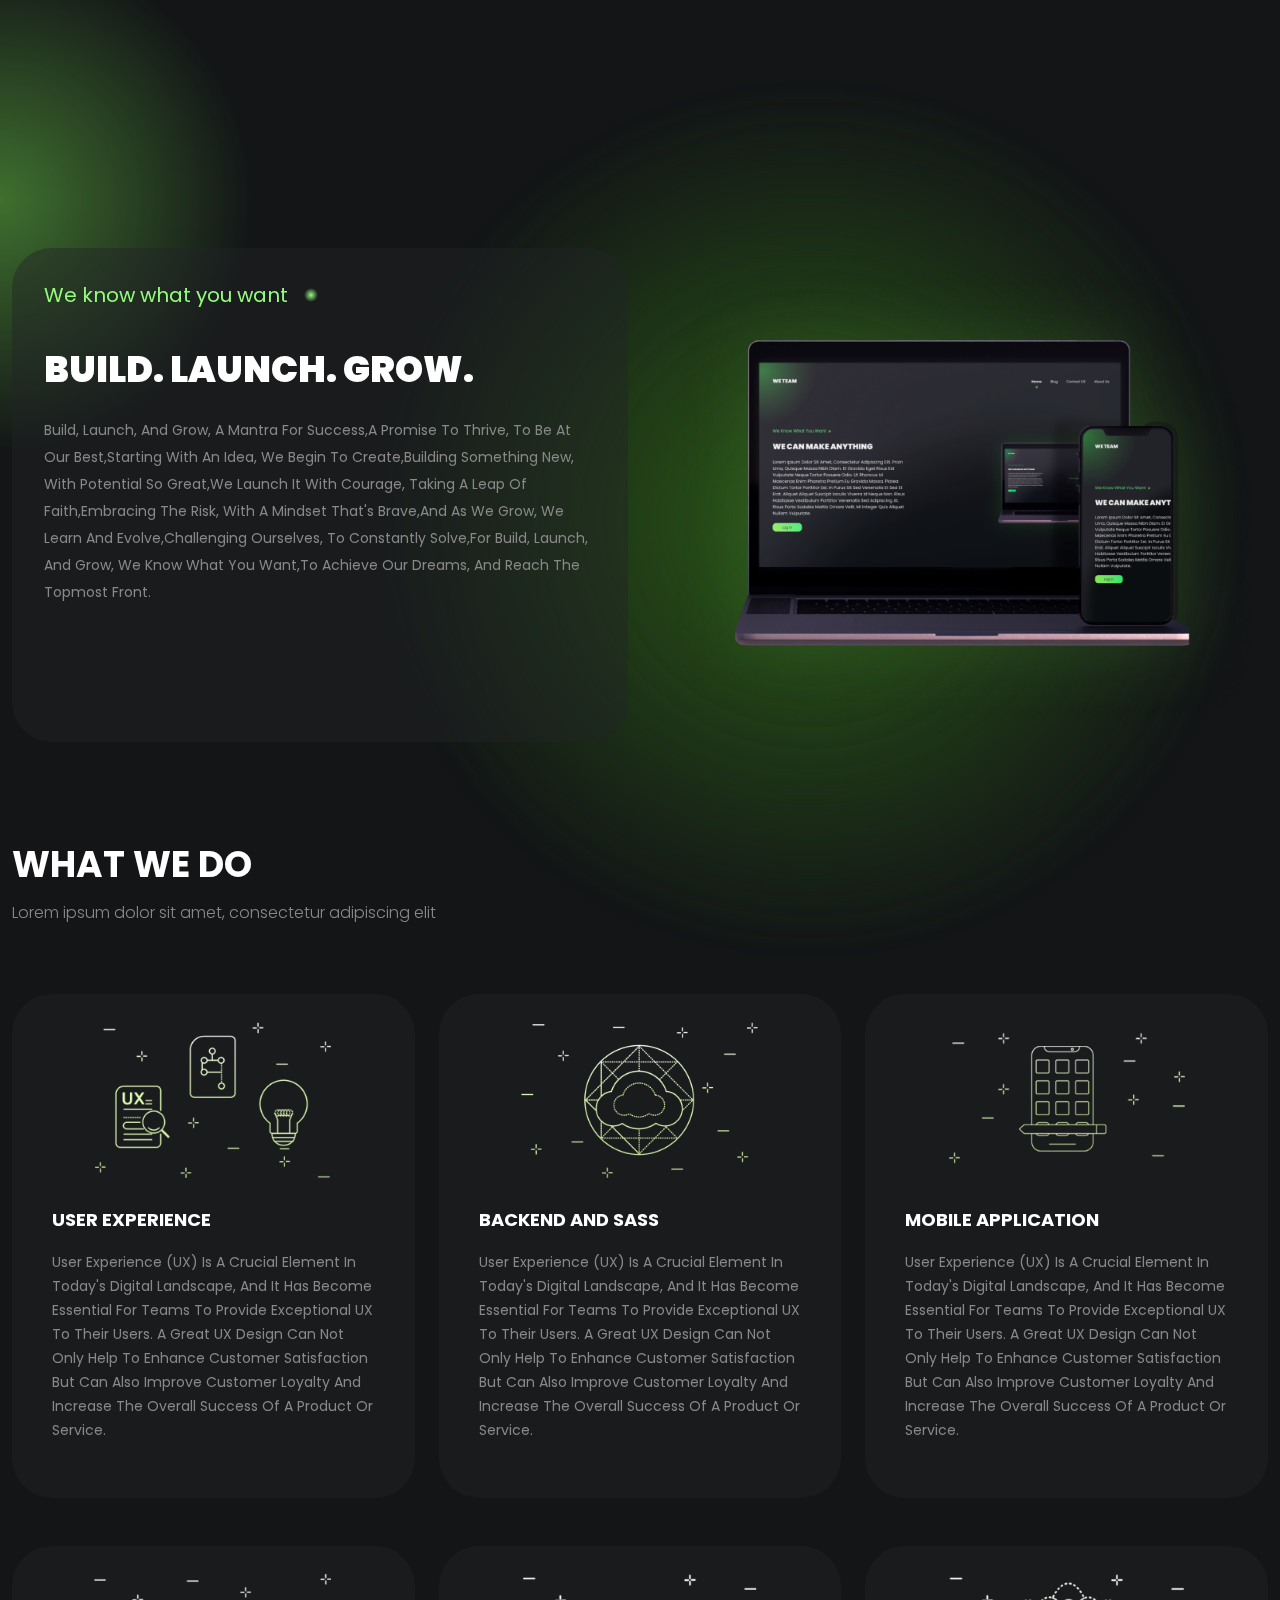
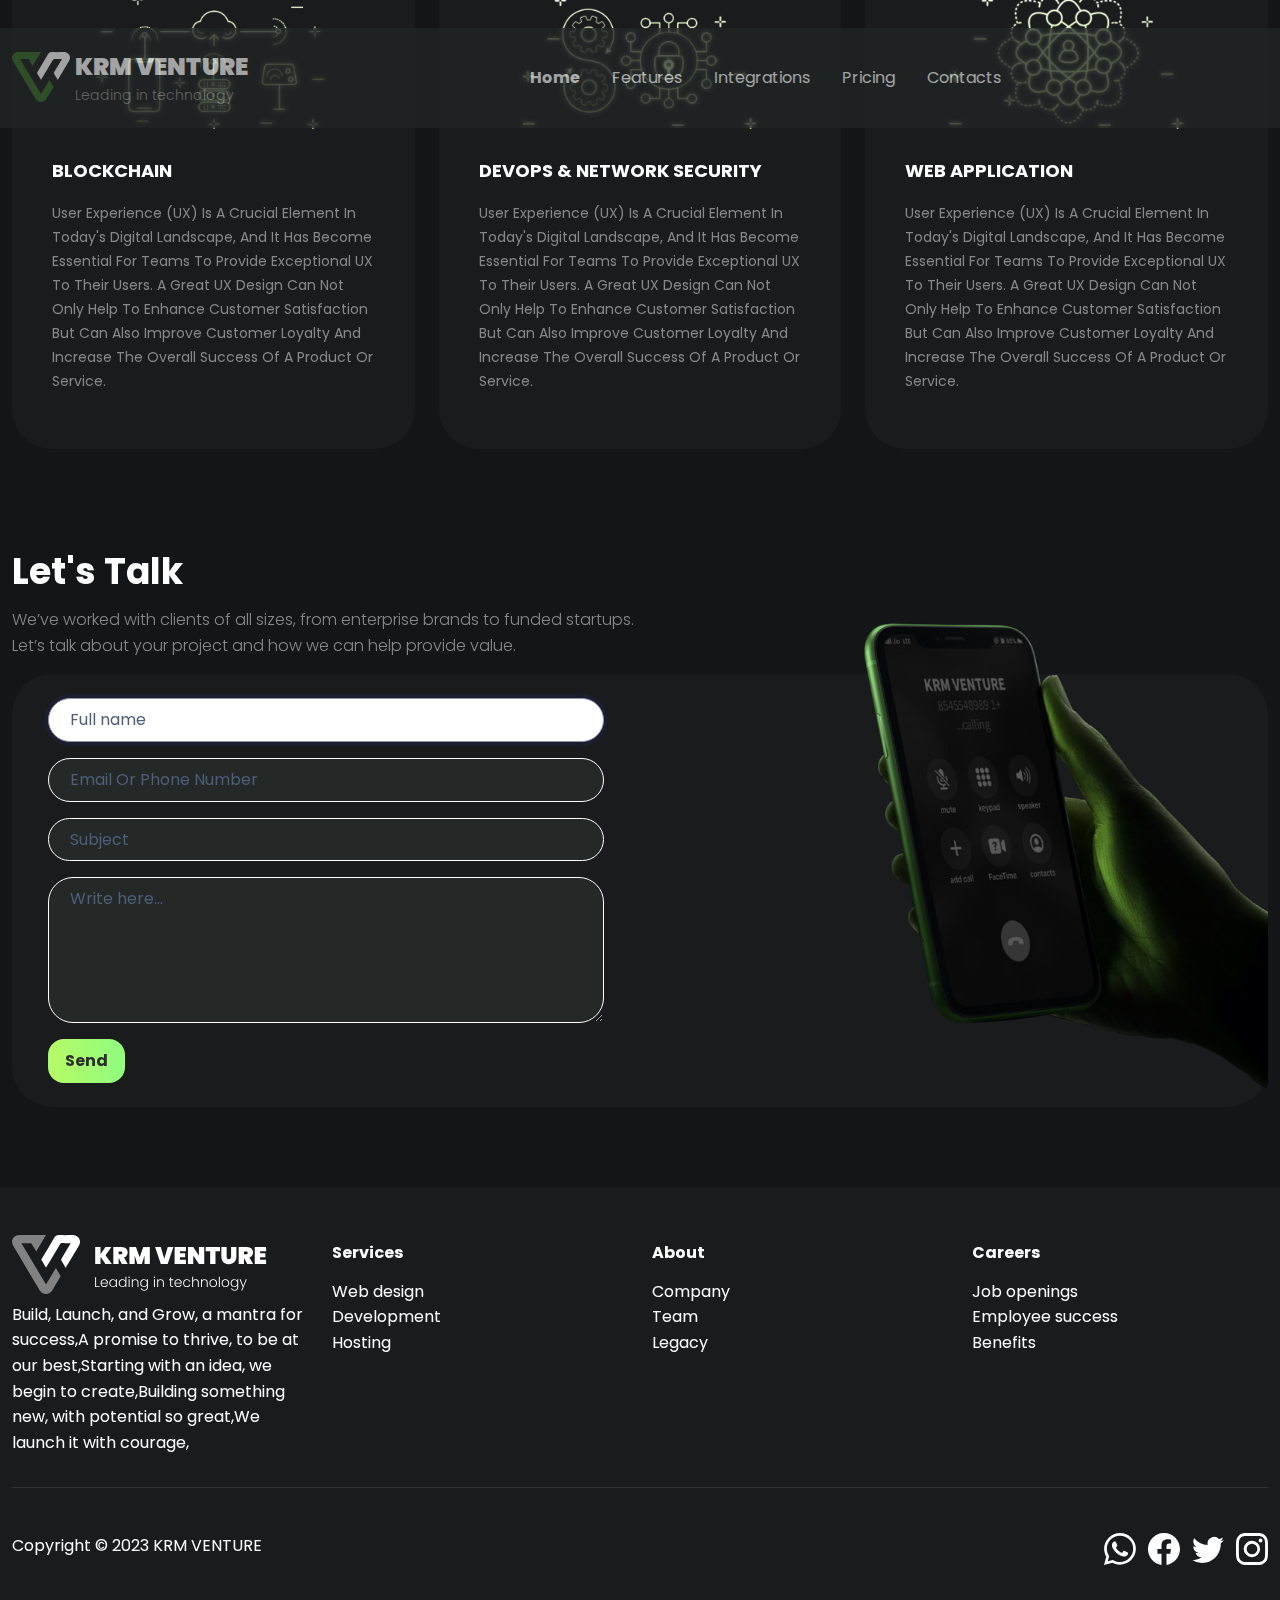
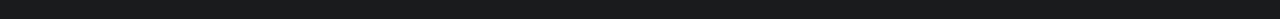
==== index.html @ 855385a7 "main" ====
<!DOCTYPE html>
<html lang="en">
  <head>
    <meta charset="utf-8" />
    <meta
      name="viewport"
      content="width=device-width, initial-scale=1.0, shrink-to-fit=no"
    />

    <title>KRM VENTURE</title>
    <meta name="twitter:description" content="KRM VENTURE" />
    <meta name="twitter:image" content="assets/img/krm-logo-blcak.svg" />
    <meta property="og:image" content="assets/img/krm-logo-blcak.svg" />
    <meta name="twitter:title" content="KRM VENTURE" />
    <link
      rel="icon"
      type="image/svg+xml"
      sizes="68x59"
      href="assets/img/krm-logo-blcak.svg"
    />
    <link
      rel="icon"
      type="image/svg+xml"
      sizes="68x59"
      href="assets/img/krm-logo-blcak.svg"
    />
    <link
      rel="icon"
      type="image/svg+xml"
      sizes="68x59"
      href="assets/img/krm-logo-blcak.svg"
    />
    <link
      rel="icon"
      type="image/svg+xml"
      sizes="68x59"
      href="assets/img/krm-logo-blcak.svg"
    />
    <link
      rel="icon"
      type="image/svg+xml"
      sizes="68x59"
      href="assets/img/krm-logo-blcak.svg"
    />
    <link rel="stylesheet" href="assets/bootstrap/css/bootstrap.min.css" />
    <link
      rel="stylesheet"
      href="https://fonts.googleapis.com/css?family=Raleway:300italic,400italic,600italic,700italic,800italic,400,300,600,700,800&amp;display=swap"
    />
    <link
      rel="stylesheet"
      href="https://fonts.googleapis.com/css?family=Poppins&amp;display=swap"
    />
    <link rel="stylesheet" href="assets/css/styles.min.css" />
  </head>

  <body>
    <div class="lighter-1 fade-in-out"></div>
    <div class="lighter-2"></div>
    <nav
      class="navbar navbar-light navbar-expand-md fixed-top py-3"
      id="mainNav"
    >
      <div class="container">
        <a class="navbar-brand d-flex align-items-center" href="/"
          ><img
            class="img-logo-color"
            src="assets/img/krm-venture-logo-colour.svg"
          />
          <div class="brand-name">
            <span class="title">KRM VENTURE</span
            ><span class="describe">Leading in technology</span>
          </div>
        </a>
        <button
          data-bs-toggle="collapse"
          class="navbar-toggler"
          data-bs-target="#navcol-1"
        >
          <span class="visually-hidden">Toggle navigation</span>
          <span
            class="navbar-toggler-icon"
            style="
              filter: blur(0px) brightness(200%) contrast(200%) grayscale(100%)
                hue-rotate(360deg) invert(100%) saturate(200%) sepia(100%);
            "
          >
          </span>
        </button>
        <div class="collapse navbar-collapse" id="navcol-1">
          <ul class="navbar-nav mx-auto">
            <li class="nav-item">
              <a class="nav-link active" href="index.html">Home</a>
            </li>
            <li class="nav-item">
              <a class="nav-link" href="features.html">Features</a>
            </li>
            <li class="nav-item">
              <a class="nav-link" href="integrations.html">Integrations</a>
            </li>
            <li class="nav-item">
              <a class="nav-link" href="pricing.html">Pricing</a>
            </li>
            <li class="nav-item">
              <a class="nav-link" href="contacts.html">Contacts</a>
            </li>
          </ul>
          <!-- <a class="btn" role="button" href="signup.html">Sign up</a> -->
        </div>
      </div>
    </nav>

    <header class="pt-5">
      <div class="container">
        <div class="row d-flex flex-column flex-lg-row">
          <div class="d-flex col-12 col-lg-6">
            <div class="left-wrapper-header">
              <span class="describe"
                >We know what you want<span class="dot"></span
              ></span>
              <div class="d-flex flex-column">
                <span class="title"><br />Build. Launch. Grow.</span
                ><span class="content"
                  ><br />Build, Launch, and Grow, a mantra for success,A promise
                  to thrive, to be at our best,Starting with an idea, we begin
                  to create,Building something new, with potential so great,We
                  launch it with courage, taking a leap of faith,Embracing the
                  risk, with a mindset that's brave,And as we grow, we learn and
                  evolve,Challenging ourselves, to constantly solve,For Build,
                  Launch, and Grow, we know what You want,To achieve our dreams,
                  and reach the topmost front.</span
                >
              </div>
            </div>
          </div>
          <div class="col-12 col-lg-6">
            <img class="img-fluid" src="assets/img/Group%2061.png" />
          </div>
        </div>
      </div>
    </header>

    <section class="mt-5">
      <div class="container py-4 py-xl-5">
        <div class="d-flex flex-column">
          <h5 class="fw-bold title-1">WHAT WE DO</h5>
          <p class="describe-text">
            Lorem ipsum dolor sit amet, consectetur adipiscing elit
          </p>
        </div>
        <div class="row gy-5 row-cols-1 row-cols-md-2 row-cols-lg-3 mt-1">
          <div class="col">
            <div
              class="card border-0 shadow-none d-flex justify-content-center krm-card align-items-center"
            >
              <img
                class="card-img-top w-100 d-block img-fluid"
                src="assets/img/User-Experience.svg"
              />
              <div class="card-body">
                <div>
                  <h5 class="fw-bold">User Experience</h5>
                  <p>
                    User experience (UX) is a crucial element in today's digital
                    landscape, and it has become essential for teams to provide
                    exceptional UX to their users. A great UX design can not
                    only help to enhance customer satisfaction but can also
                    improve customer loyalty and increase the overall success of
                    a product or service.
                  </p>
                </div>
              </div>
            </div>
          </div>
          <div class="col">
            <div
              class="card border-0 shadow-none d-flex justify-content-center krm-card align-items-center"
            >
              <img
                class="card-img-top w-100 d-block img-fluid"
                src="assets/img/Backend-And-Saas.svg"
              />
              <div class="card-body">
                <div>
                  <h5 class="fw-bold">Backend And Sass</h5>
                  <p>
                    User experience (UX) is a crucial element in today's digital
                    landscape, and it has become essential for teams to provide
                    exceptional UX to their users. A great UX design can not
                    only help to enhance customer satisfaction but can also
                    improve customer loyalty and increase the overall success of
                    a product or service.
                  </p>
                </div>
              </div>
            </div>
          </div>
          <div class="col">
            <div
              class="card border-0 shadow-none d-flex justify-content-center krm-card align-items-center"
            >
              <img
                class="card-img-top w-100 d-block img-fluid"
                src="assets/img/Mobile-Application.svg"
              />
              <div class="card-body">
                <div>
                  <h5 class="fw-bold">Mobile Application</h5>
                  <p>
                    User experience (UX) is a crucial element in today's digital
                    landscape, and it has become essential for teams to provide
                    exceptional UX to their users. A great UX design can not
                    only help to enhance customer satisfaction but can also
                    improve customer loyalty and increase the overall success of
                    a product or service.
                  </p>
                </div>
              </div>
            </div>
          </div>
          <div class="col">
            <div
              class="card border-0 shadow-none d-flex justify-content-center krm-card align-items-center"
            >
              <img
                class="card-img-top w-100 d-block img-fluid"
                src="assets/img/Blockchain.svg"
              />
              <div class="card-body">
                <div>
                  <h5 class="fw-bold">Blockchain</h5>
                  <p>
                    User experience (UX) is a crucial element in today's digital
                    landscape, and it has become essential for teams to provide
                    exceptional UX to their users. A great UX design can not
                    only help to enhance customer satisfaction but can also
                    improve customer loyalty and increase the overall success of
                    a product or service.
                  </p>
                </div>
              </div>
            </div>
          </div>
          <div class="col">
            <div
              class="card border-0 shadow-none d-flex justify-content-center krm-card align-items-center"
            >
              <img
                class="card-img-top w-100 d-block img-fluid"
                src="assets/img/DevOps-&-Network-Security.svg"
              />
              <div class="card-body">
                <div>
                  <h5 class="fw-bold">DevOps &amp; Network Security</h5>
                  <p>
                    User experience (UX) is a crucial element in today's digital
                    landscape, and it has become essential for teams to provide
                    exceptional UX to their users. A great UX design can not
                    only help to enhance customer satisfaction but can also
                    improve customer loyalty and increase the overall success of
                    a product or service.
                  </p>
                </div>
              </div>
            </div>
          </div>
          <div class="col">
            <div
              class="card border-0 shadow-none d-flex justify-content-center krm-card align-items-center"
            >
              <img
                class="card-img-top w-100 d-block img-fluid"
                src="assets/img/Web-Application.svg"
              />
              <div class="card-body">
                <div>
                  <h5 class="fw-bold">Web Application</h5>
                  <p>
                    User experience (UX) is a crucial element in today's digital
                    landscape, and it has become essential for teams to provide
                    exceptional UX to their users. A great UX design can not
                    only help to enhance customer satisfaction but can also
                    improve customer loyalty and increase the overall success of
                    a product or service.
                  </p>
                </div>
              </div>
            </div>
          </div>
        </div>
      </div>
    </section>

    <section class="mt-5">
      <div class="d-flex flex-column"></div>
      <div class="container">
        <div class="d-flex flex-column">
          <h5 class="fw-bold title-1">Let's Talk</h5>
          <p class="describe-text col-12 col-lg-6">
            We’ve worked with clients of all sizes, from enterprise brands to
            funded startups. Let’s talk about your project and how we can help
            provide value.
          </p>
        </div>
        <div class="row contact-us-warraper p-0 m-0">
          <div class="col-12 col-lg-6">
            <form class="p-4">
              <div class="">
                <input
                  class="form-control text-box col-12"
                  type="text"
                  placeholder="Full name"
                  name="name"
                  autofocus=""
                  autocomplete="on"
                  required=""
                  maxlength="30"
                />

                <input
                  class="form-control text-box mt-3 col-12"
                  type="text"
                  placeholder="Email Or Phone Number"
                  inputmode="numeric"
                  autocomplete="on"
                  required=""
                  name="email"
                />
              </div>
              <input
                class="form-control text-box mt-3"
                type="text"
                placeholder="Subject"
                required=""
                autocomplete="on"
                name="subject"
              /><textarea
                class="form-control text-box mt-3"
                placeholder="Write here..."
                required=""
                wrap="soft"
                spellcheck="true"
                autocomplete="on"
                rows="5"
                name="content"
              ></textarea
              ><button class="btn mt-3" type="button">Send</button>
            </form>
          </div>

          <div class="col-12 d-none d-lg-block col-lg-6 position-relative">
            <img class="img-hand-phone" src="assets/img/let%27s%20talk.png" />
            <div></div>
          </div>
        </div>
      </div>
    </section>

    <footer>
      <div class="container py-4 py-lg-5 text-white">
        <div class="row row-cols-2 row-cols-md-4">
          <div class="col-12 col-md-3">
            <div class="fw-bold d-flex align-items-center mb-2">
              <img src="assets/img/Group%2044.svg" />
            </div>
            <p>
              Build, Launch, and Grow, a mantra for success,A promise to thrive,
              to be at our best,Starting with an idea, we begin to
              create,Building something new, with potential so great,We launch
              it with courage,&nbsp;
            </p>
          </div>
          <div class="col-sm-4 col-md-3 text-lg-start d-flex flex-column">
            <h3 class="fs-6 fw-bold title-2">Services</h3>
            <ul class="list-unstyled">
              <li><a href="#">Web design</a></li>
              <li><a href="#">Development</a></li>
              <li><a href="#">Hosting</a></li>
            </ul>
          </div>
          <div class="col-sm-4 col-md-3 text-lg-start d-flex flex-column">
            <h3 class="fs-6 fw-bold title-2">About</h3>
            <ul class="list-unstyled">
              <li><a href="#">Company</a></li>
              <li><a href="#">Team</a></li>
              <li><a href="#">Legacy</a></li>
            </ul>
          </div>
          <div class="col-sm-4 col-md-3 text-lg-start d-flex flex-column">
            <h3 class="fs-6 fw-bold title-2">Careers</h3>
            <ul class="list-unstyled">
              <li><a href="#">Job openings</a></li>
              <li><a href="#">Employee success</a></li>
              <li><a href="#">Benefits</a></li>
            </ul>
          </div>
        </div>
        <hr style="opacity: 0.1" />
        <div
          class="text-muted d-flex justify-content-between align-items-center pt-3"
        >
          <p class="mb-0">Copyright © 2023 KRM VENTURE</p>
          <ul class="list-inline mb-0">
            <li class="list-inline-item fs-2">
              <svg
                xmlns="http://www.w3.org/2000/svg"
                width="1em"
                height="1em"
                fill="currentColor"
                viewBox="0 0 16 16"
                class="bi bi-whatsapp"
              >
                <path
                  d="M13.601 2.326A7.854 7.854 0 0 0 7.994 0C3.627 0 .068 3.558.064 7.926c0 1.399.366 2.76 1.057 3.965L0 16l4.204-1.102a7.933 7.933 0 0 0 3.79.965h.004c4.368 0 7.926-3.558 7.93-7.93A7.898 7.898 0 0 0 13.6 2.326zM7.994 14.521a6.573 6.573 0 0 1-3.356-.92l-.24-.144-2.494.654.666-2.433-.156-.251a6.56 6.56 0 0 1-1.007-3.505c0-3.626 2.957-6.584 6.591-6.584a6.56 6.56 0 0 1 4.66 1.931 6.557 6.557 0 0 1 1.928 4.66c-.004 3.639-2.961 6.592-6.592 6.592zm3.615-4.934c-.197-.099-1.17-.578-1.353-.646-.182-.065-.315-.099-.445.099-.133.197-.513.646-.627.775-.114.133-.232.148-.43.05-.197-.1-.836-.308-1.592-.985-.59-.525-.985-1.175-1.103-1.372-.114-.198-.011-.304.088-.403.087-.088.197-.232.296-.346.1-.114.133-.198.198-.33.065-.134.034-.248-.015-.347-.05-.099-.445-1.076-.612-1.47-.16-.389-.323-.335-.445-.34-.114-.007-.247-.007-.38-.007a.729.729 0 0 0-.529.247c-.182.198-.691.677-.691 1.654 0 .977.71 1.916.81 2.049.098.133 1.394 2.132 3.383 2.992.47.205.84.326 1.129.418.475.152.904.129 1.246.08.38-.058 1.171-.48 1.338-.943.164-.464.164-.86.114-.943-.049-.084-.182-.133-.38-.232z"
                ></path>
              </svg>
            </li>
            <li class="list-inline-item fs-2">
              <svg
                xmlns="http://www.w3.org/2000/svg"
                width="1em"
                height="1em"
                fill="currentColor"
                viewBox="0 0 16 16"
                class="bi bi-facebook"
              >
                <path
                  d="M16 8.049c0-4.446-3.582-8.05-8-8.05C3.58 0-.002 3.603-.002 8.05c0 4.017 2.926 7.347 6.75 7.951v-5.625h-2.03V8.05H6.75V6.275c0-2.017 1.195-3.131 3.022-3.131.876 0 1.791.157 1.791.157v1.98h-1.009c-.993 0-1.303.621-1.303 1.258v1.51h2.218l-.354 2.326H9.25V16c3.824-.604 6.75-3.934 6.75-7.951z"
                ></path>
              </svg>
            </li>
            <li class="list-inline-item fs-2">
              <svg
                xmlns="http://www.w3.org/2000/svg"
                width="1em"
                height="1em"
                fill="currentColor"
                viewBox="0 0 16 16"
                class="bi bi-twitter"
              >
                <path
                  d="M5.026 15c6.038 0 9.341-5.003 9.341-9.334 0-.14 0-.282-.006-.422A6.685 6.685 0 0 0 16 3.542a6.658 6.658 0 0 1-1.889.518 3.301 3.301 0 0 0 1.447-1.817 6.533 6.533 0 0 1-2.087.793A3.286 3.286 0 0 0 7.875 6.03a9.325 9.325 0 0 1-6.767-3.429 3.289 3.289 0 0 0 1.018 4.382A3.323 3.323 0 0 1 .64 6.575v.045a3.288 3.288 0 0 0 2.632 3.218 3.203 3.203 0 0 1-.865.115 3.23 3.23 0 0 1-.614-.057 3.283 3.283 0 0 0 3.067 2.277A6.588 6.588 0 0 1 .78 13.58a6.32 6.32 0 0 1-.78-.045A9.344 9.344 0 0 0 5.026 15z"
                ></path>
              </svg>
            </li>
            <li class="list-inline-item fs-2">
              <svg
                xmlns="http://www.w3.org/2000/svg"
                width="1em"
                height="1em"
                fill="currentColor"
                viewBox="0 0 16 16"
                class="bi bi-instagram"
              >
                <path
                  d="M8 0C5.829 0 5.556.01 4.703.048 3.85.088 3.269.222 2.76.42a3.917 3.917 0 0 0-1.417.923A3.927 3.927 0 0 0 .42 2.76C.222 3.268.087 3.85.048 4.7.01 5.555 0 5.827 0 8.001c0 2.172.01 2.444.048 3.297.04.852.174 1.433.372 1.942.205.526.478.972.923 1.417.444.445.89.719 1.416.923.51.198 1.09.333 1.942.372C5.555 15.99 5.827 16 8 16s2.444-.01 3.298-.048c.851-.04 1.434-.174 1.943-.372a3.916 3.916 0 0 0 1.416-.923c.445-.445.718-.891.923-1.417.197-.509.332-1.09.372-1.942C15.99 10.445 16 10.173 16 8s-.01-2.445-.048-3.299c-.04-.851-.175-1.433-.372-1.941a3.926 3.926 0 0 0-.923-1.417A3.911 3.911 0 0 0 13.24.42c-.51-.198-1.092-.333-1.943-.372C10.443.01 10.172 0 7.998 0h.003zm-.717 1.442h.718c2.136 0 2.389.007 3.232.046.78.035 1.204.166 1.486.275.373.145.64.319.92.599.28.28.453.546.598.92.11.281.24.705.275 1.485.039.843.047 1.096.047 3.231s-.008 2.389-.047 3.232c-.035.78-.166 1.203-.275 1.485a2.47 2.47 0 0 1-.599.919c-.28.28-.546.453-.92.598-.28.11-.704.24-1.485.276-.843.038-1.096.047-3.232.047s-2.39-.009-3.233-.047c-.78-.036-1.203-.166-1.485-.276a2.478 2.478 0 0 1-.92-.598 2.48 2.48 0 0 1-.6-.92c-.109-.281-.24-.705-.275-1.485-.038-.843-.046-1.096-.046-3.233 0-2.136.008-2.388.046-3.231.036-.78.166-1.204.276-1.486.145-.373.319-.64.599-.92.28-.28.546-.453.92-.598.282-.11.705-.24 1.485-.276.738-.034 1.024-.044 2.515-.045v.002zm4.988 1.328a.96.96 0 1 0 0 1.92.96.96 0 0 0 0-1.92zm-4.27 1.122a4.109 4.109 0 1 0 0 8.217 4.109 4.109 0 0 0 0-8.217zm0 1.441a2.667 2.667 0 1 1 0 5.334 2.667 2.667 0 0 1 0-5.334z"
                ></path>
              </svg>
            </li>
          </ul>
        </div>
      </div>
    </footer>
    <script defer>
      setTimeout(function () {
        document.querySelector('.lighter-2').classList.add('hide');
      }, 0);

      setTimeout(function () {
        document.querySelector('.lighter-2').classList.remove('hide');
      }, 4000);
    </script>
    <script src="assets/bootstrap/js/bootstrap.min.js"></script>
    <script src="assets/js/script.min.js"></script>
  </body>
</html>
---- assets/css/styles.min.css ----
* {
  box-sizing: border-box;
}

body,
html {
  font-family: Poppins, sans-serif;
  margin: 0;
}

body {
  position: relative;
  overflow: visible;
  background: radial-gradient(50% 50% at 50% 50%, #131517 0, #131517 100%);
}

#mainNav {
  background: #242928;
  opacity: 0.8;
  backdrop-filter: blur(2px);
  -webkit-backdrop-filter: blur(2px);
}

#mainNav .navbar-brand .img-logo-color {
  height: 50px;
}

#mainNav .navbar-brand .brand-name {
  margin-left: 5px;
  display: flex;
  flex-direction: column;
}

#mainNav .navbar-brand .brand-name .title {
  font-weight: 900;
  font-size: 24px;
  line-height: 36px;
  color: #fff;
}

#mainNav .navbar-brand .brand-name .describe {
  font-weight: 300;
  font-size: 14px;
  line-height: 21px;
  color: #929292;
}

.navbar-nav .nav-item .active,
.navbar-nav .nav-item a {
  color: #fff;
}

#mainNav.nav-sharpen {
  background: #242928;
  opacity: 0.6;
  backdrop-filter: blur(2px);
  -webkit-backdrop-filter: blur(2px);
}

header {
  margin-top: 200px;
}

header .col-md-6 {
  position: relative;
}

header .left-wrapper-header {
  padding: 32px;
  color: #fff;
  background: #21252771;
  border-radius: 40px;
}

header .left-wrapper-header .describe {
  display: flex;
  align-items: center;
  gap: 16px;
  font-weight: 400;
  font-size: 20px;
  line-height: 30px;
  color: #94fc7d;
}

header .left-wrapper-header .title {
  font-weight: 900;
  font-size: 36px;
  line-height: 40px;
  text-transform: uppercase;
  color: #fff;
}

header .left-wrapper-header .content {
  font-weight: 400;
  font-size: 14px;
  line-height: 27px;
  text-transform: capitalize;
  color: #888;
}

.krm-card .card-body h5 {
  font-weight: 500;
  font-size: 18px;
  line-height: 44px;
  text-transform: uppercase;
  color: #fff;
}

.krm-card .card-body p {
  font-weight: 400;
  font-size: 14px;
  line-height: 24px;
  text-transform: capitalize;
  color: #888;
}

.krm-card {
  background: #21252771;
  border-radius: 40px;
  height: 100%;
  padding: 24px;
}

.krm-card img {
  width: 70% !important;
}

.btn {
  display: flex;
  flex-direction: row;
  justify-content: center;
  align-items: center;
  padding: 8px 16px;
  gap: 10px;
  background: linear-gradient(266.52deg, #94fc7d 9.86%, #b3fb68 89.19%);
  border-radius: 16px;
}

.dot {
  display: block;
  width: 14px;
  height: 14px;
  background: radial-gradient(
    50% 50% at 50% 50%,
    #94fc7d 0,
    rgba(179, 251, 104, 0) 100%
  );
}

.container {
  max-width: 1300px !important;
}

.lighter-1 {
  z-index: -10;
  position: absolute;
  width: 510px;
  height: 510px;
  background: radial-gradient(
    50% 50% at 50% 50%,
    #3f702f 0,
    rgba(54, 78, 47, 0) 100%
  );
  mix-blend-mode: lighten;
  left: 0;
  top: 0;
  transform: translate(-50%, -50%);
}

.lighter-2 {
  z-index: -10;
  top: -5%;
  right: 0;
  position: absolute;
  width: 940px;
  height: 940px;
  background: radial-gradient(
    46.89% 46.89% at 50% 50%,
    #3f702f 0,
    rgba(54, 78, 47, 0) 100%
  );
  mix-blend-mode: difference;
  filter: blur(2px);
}

.title-1 {
  font-weight: 900;
  font-size: 36px;
  line-height: 54px;
  color: #fff;
}

.describe-text {
  font-style: normal;
  font-weight: 300;
  font-size: 16px;
  color: #888;
}

.contact-us-warraper {
  color: #fff;
  background: #21252771;
  border-radius: 40px;
}

.text-box {
  background: #242928;
  border: 1px solid #fff;
  border-radius: 25px;
}

.img-hand-phone {
  position: absolute;
  bottom: 0;
  right: 0;
  width: 65%;
  border-radius: 25px;
}

.title-2 {
  font-weight: 700;
  font-size: 24px;
  line-height: 36px;
  color: #fff;
}

footer {
  margin-top: 80px;
  background: #21252771;
}

footer * {
  color: #fff !important;
}

/* Animation */
.fade-in-out {
  animation: fade 2s infinite;
}

@keyframes fade {
  0% {
    opacity: 1;
  }
  50% {
    opacity: 0.5;
  }
  100% {
    opacity: 1;
  }
}
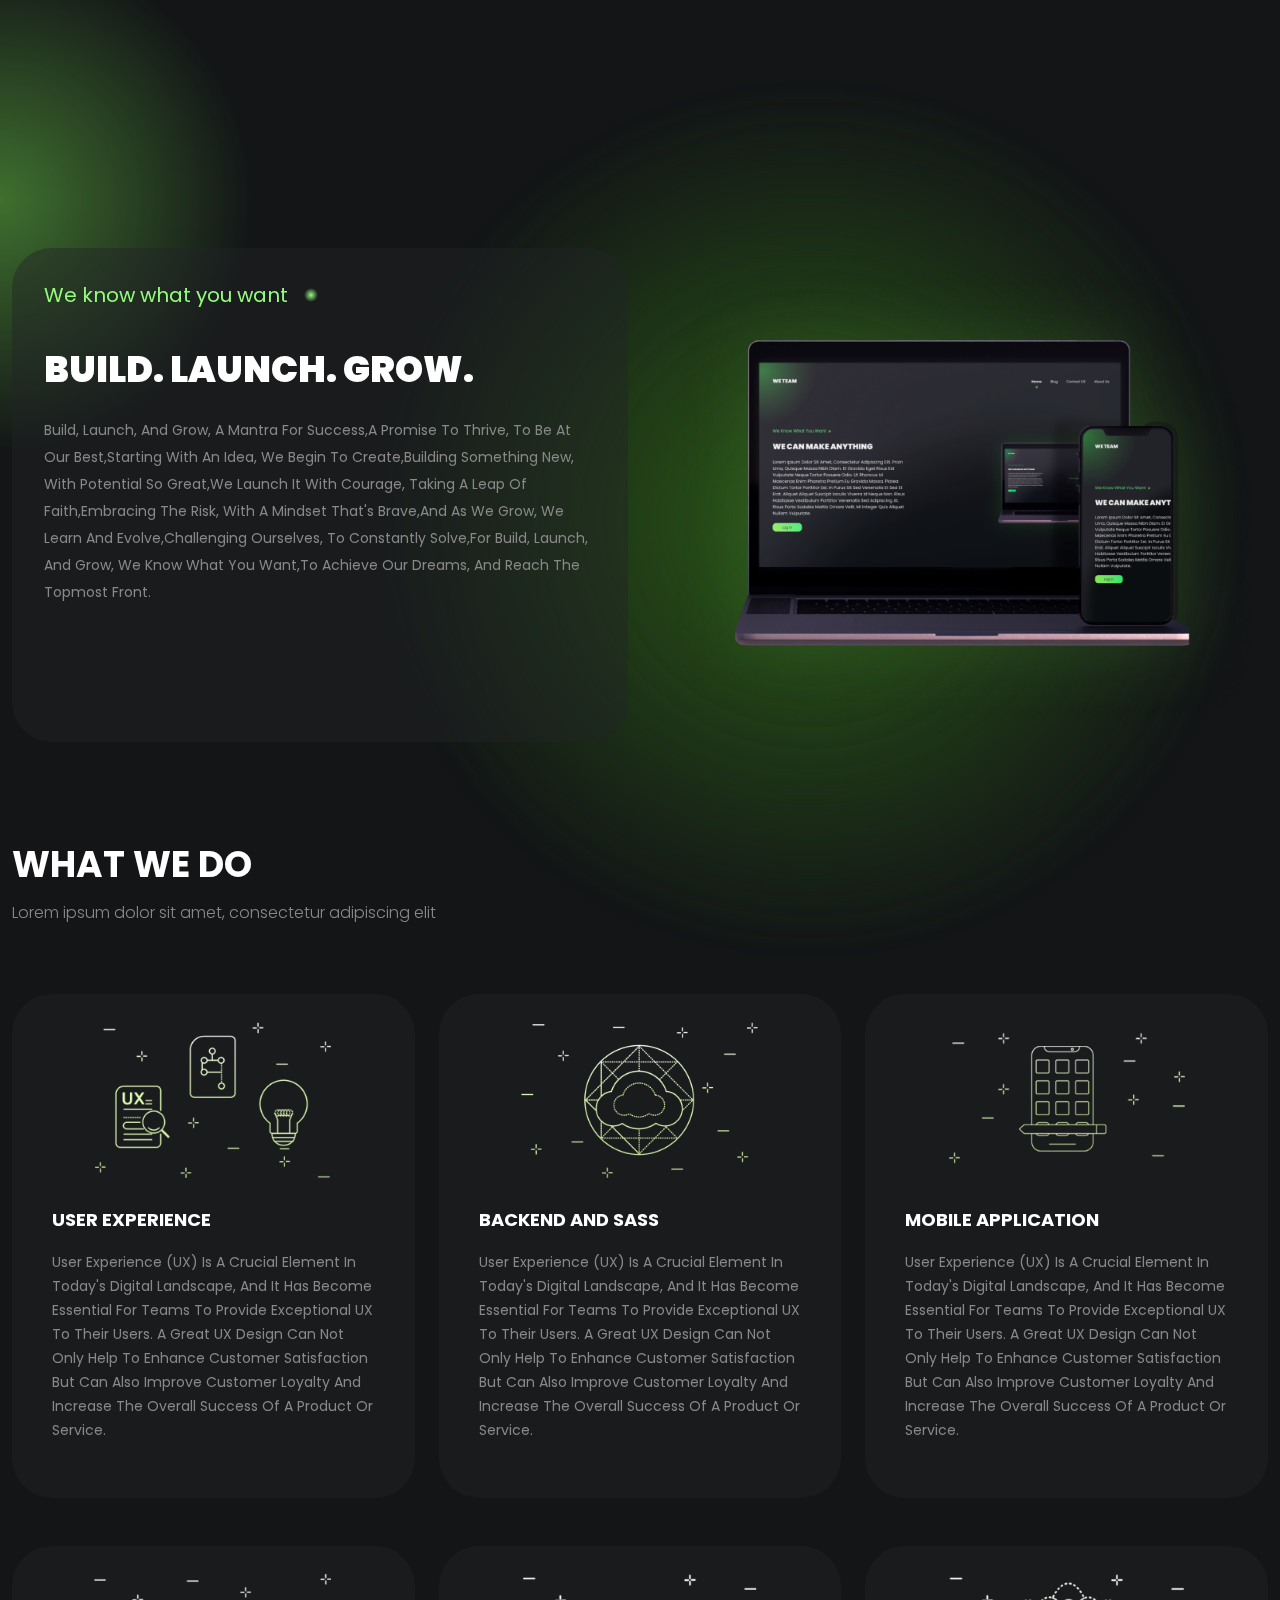
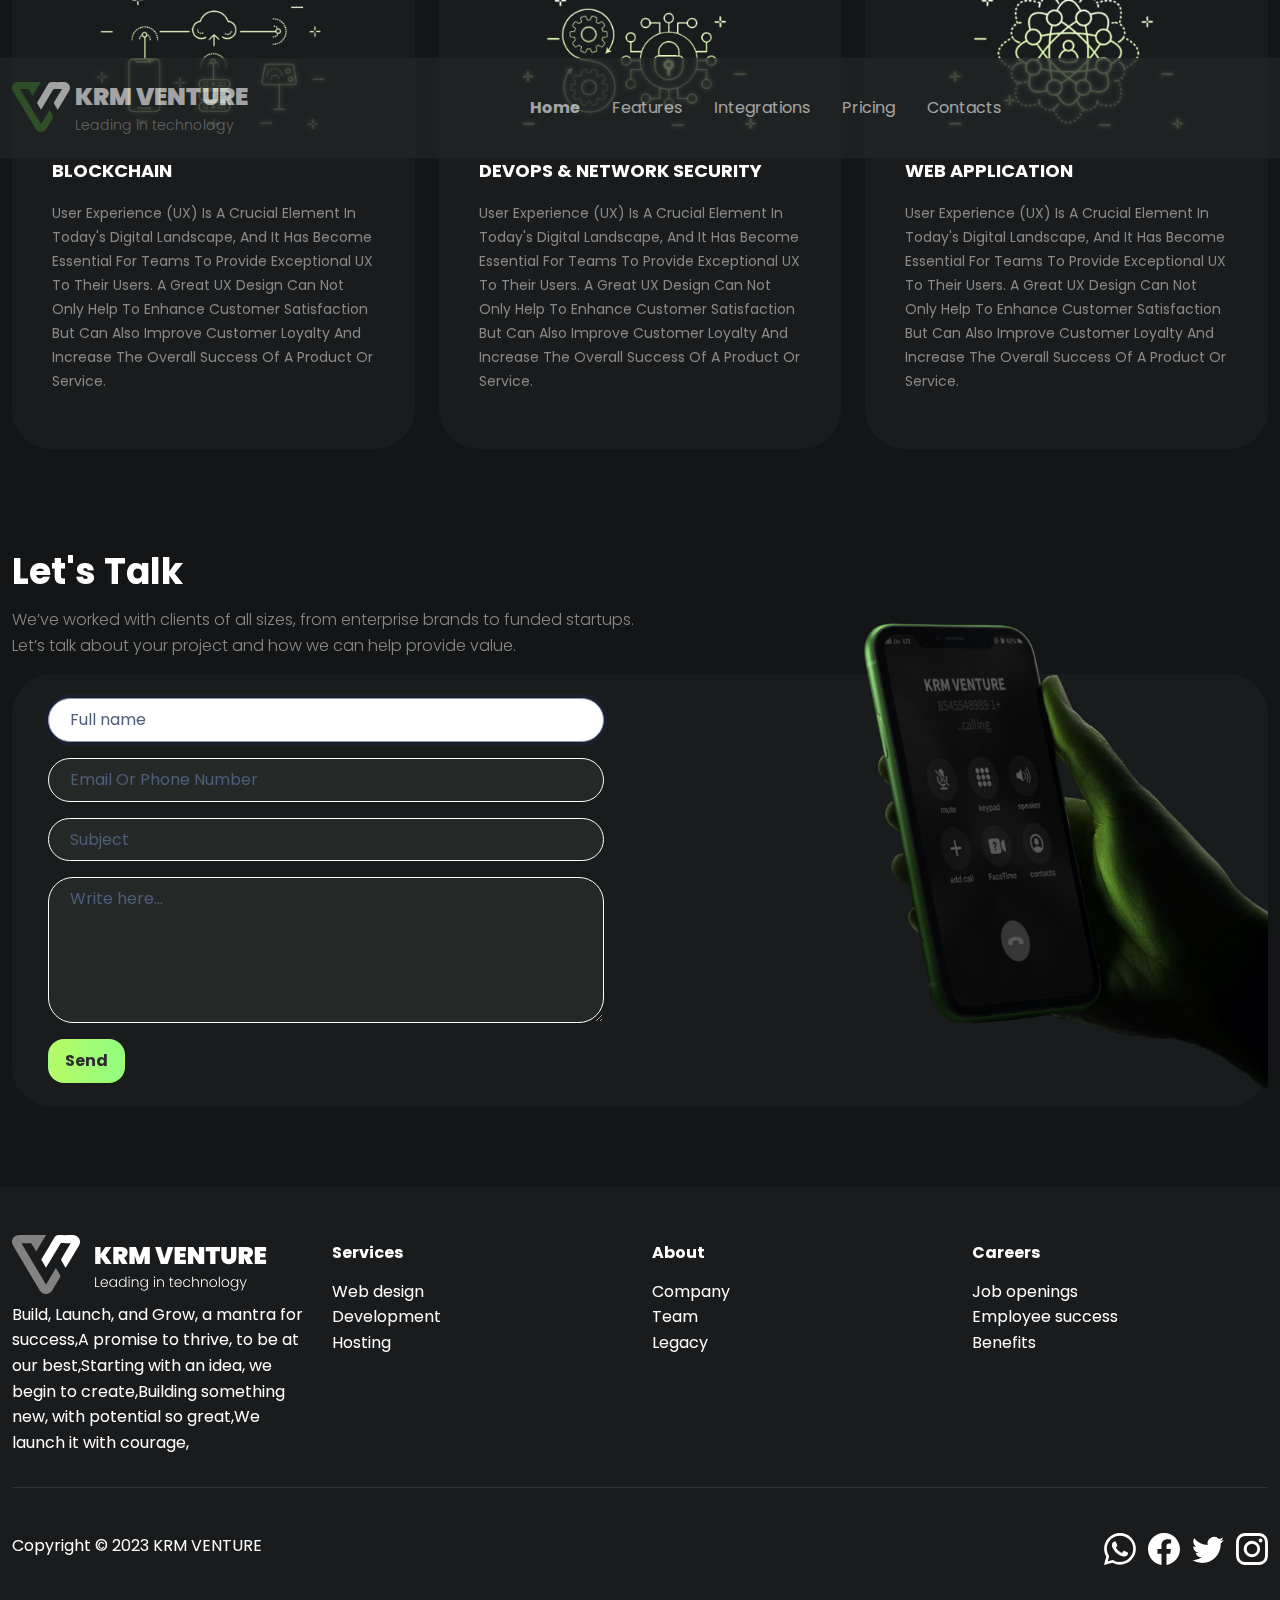
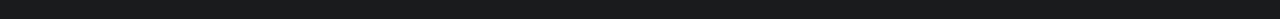
==== commit 5e822435: "lighter-2 activate fade out" ====
--- a/index.html
+++ b/index.html
@@ -55,8 +55,8 @@
   </head>
 
   <body>
-    <div class="lighter-1 fade-in-out"></div>
-    <div class="lighter-2"></div>
+    <div class="lighter-1"></div>
+    <div class="lighter-2 fade-in-out"></div>
     <nav
       class="navbar navbar-light navbar-expand-md fixed-top py-3"
       id="mainNav"
